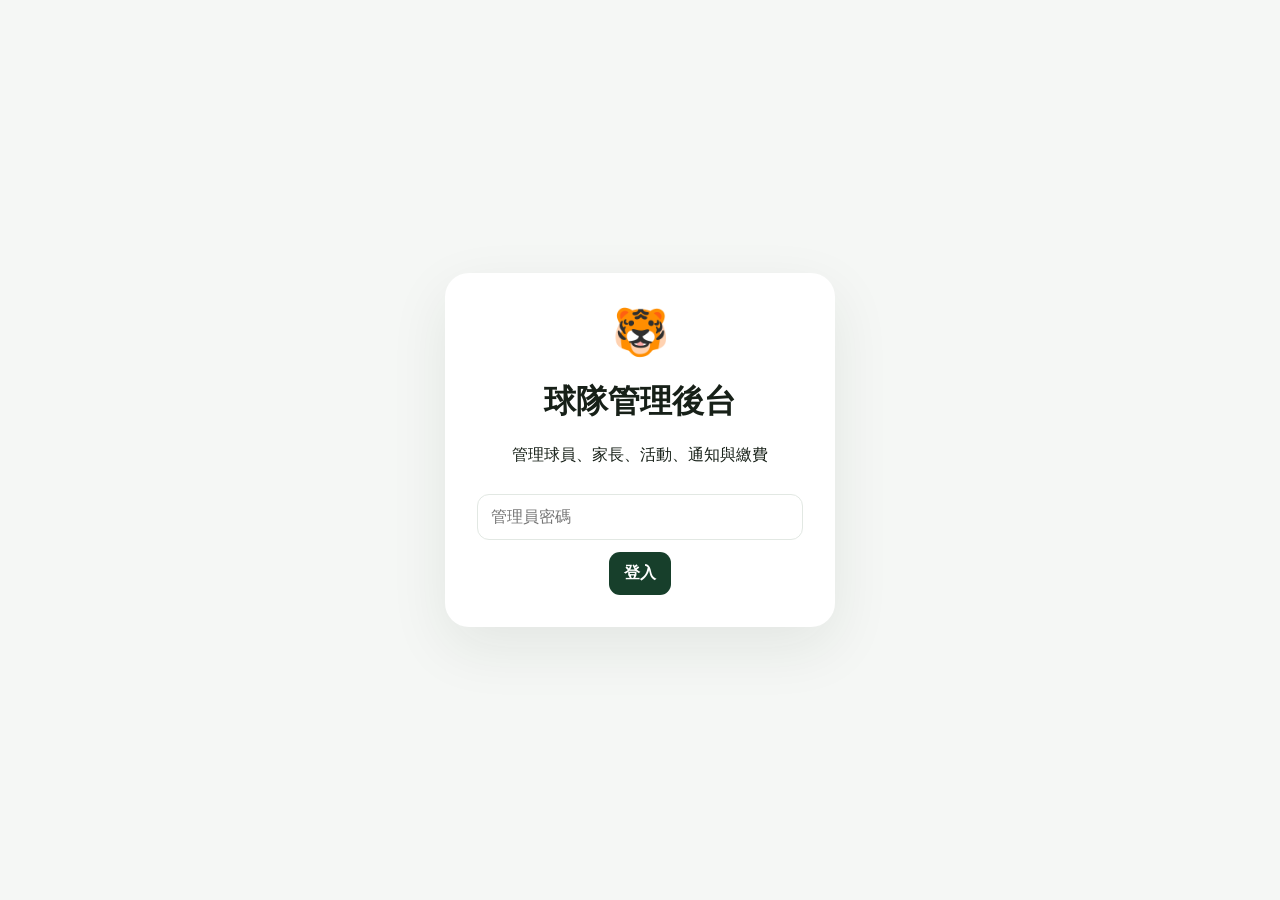
==== static/admin.html @ 6bd2833d "Add notice-only event option" ====
<!doctype html>
<html lang="zh-Hant">
<head>
<meta charset="utf-8"><meta name="viewport" content="width=device-width,initial-scale=1">
<title>球隊管理後台</title><link rel="stylesheet" href="/static/admin.css">
</head>
<body>
<div id="loginBox" class="loginWrap"><div class="loginCard"><div class="logo">🐯</div><h1>球隊管理後台</h1><p>管理球員、家長、活動、通知與繳費</p><input id="adminPassword" type="password" placeholder="管理員密碼"><button id="loginBtn">登入</button><div id="loginError" class="error"></div></div></div>

<div id="adminApp" class="app hidden">
<aside><div class="brand">🐯 球隊後台</div><nav>
<button data-page="dashboard" class="active">📊 總覽</button>
<button data-page="players">⚾ 球員</button>
<button data-page="parents">👨‍👩‍👧 家長</button>
<button data-page="events">📅 活動 / 比賽</button>
<button data-page="payments">💰 繳費</button>
<button data-page="volunteers">🙋 義工排班</button>
<button data-page="messages">📨 訊息中心</button>
<button data-page="announcements">📢 公告管理</button>
</nav></aside>

<main>
<header><div><div class="eyebrow">ADMIN</div><h1 id="pageTitle">總覽</h1></div><button id="logoutBtn" class="ghost">登出</button></header>

<section id="dashboard" class="page">
  <div id="stats" class="stats"></div>
  <div class="panel"><h2>快速操作</h2><div class="quick"><button onclick="openPlayer()">＋ 新增球員</button><button onclick="openEvent()">＋ 建立活動</button><button onclick="openPayment()">＋ 新增收費</button></div></div>
  <div class="panel">
    <h2>資料備份</h2>
    <p class="muted">下載球員、家長、活動、出席、繳費、公告、義工與訊息等資料。備份檔為 ZIP，內含可用 Excel 開啟的 CSV。</p>
    <button id="downloadBackupBtn" type="button">⬇️ 下載完整備份</button>
    <p class="muted">備份檔含家長與球員資料，請妥善保存，不要上傳到公開空間。</p>
  </div>
</section>

<section id="players" class="page hidden">
  <div class="toolbar"><h2>球員管理</h2><button onclick="openPlayer()">＋ 新增球員</button></div>
  <div id="playerTable"></div>
</section>

<section id="parents" class="page hidden">
  <div class="toolbar"><h2>家長管理</h2><button onclick="openParent()">＋ 新增家長</button></div>
  <div id="parentTable"></div>
</section>

<section id="events" class="page hidden">
  <div class="toolbar"><h2>活動 / 比賽</h2><button onclick="openEvent()">＋ 建立活動</button></div>
  <div id="eventTable"></div>
</section>

<section id="payments" class="page hidden">
  <div class="toolbar"><h2>繳費管理</h2><button onclick="openPayment()">＋ 新增收費</button></div>
  <div id="paymentTable"></div>
</section>

<section id="messages" class="page hidden">
      <div id="lineQuotaCard" class="card lineQuotaCard">
        <div class="lineQuotaHead">
          <div>
            <div class="muted">LINE Messaging API</div>
            <h3>本月訊息額度</h3>
          </div>
          <button id="refreshLineQuotaBtn" type="button" class="ghost">重新整理</button>
        </div>

        <div id="lineQuotaLoading" class="muted">正在查詢 LINE 額度...</div>

        <div id="lineQuotaContent" class="hidden">
          <div class="lineQuotaStats">
            <div><span>本月上限</span><strong id="lineQuotaLimit">-</strong></div>
            <div><span>已使用</span><strong id="lineQuotaUsage">-</strong></div>
            <div><span>剩餘</span><strong id="lineQuotaRemaining">-</strong></div>
          </div>
          <div class="lineQuotaBar"><div id="lineQuotaBarFill"></div></div>
          <div id="lineQuotaMeta" class="muted"></div>
        </div>

        <div id="lineQuotaError" class="hidden lineQuotaError"></div>
      </div>

  <div class="toolbar">
    <div>
      <h2>LINE 訊息中心</h2>
      <p class="muted">使用「青山社區棒球隊小幫手」主動發送訊息給家長。</p>
    </div>
  </div>

  <div class="messageGrid">
    <div class="panel">
      <h3>建立訊息</h3>

      <label>發送對象
        <select id="messageTargetType">
          <option value="all">全部家長</option>
          <option value="team">依組別</option>
          <option value="parent">指定家長</option>
        </select>
      </label>

      <div id="messageTeamWrap" class="hidden">
        <label>組別（可複選）</label>
        <div class="messageChecks">
          <label class="check"><input type="checkbox" name="messageTeam" value="U10"> U10</label>
          <label class="check"><input type="checkbox" name="messageTeam" value="U12"> U12</label>
          <label class="check"><input type="checkbox" name="messageTeam" value="U13"> U13</label>
          <label class="check"><input type="checkbox" name="messageTeam" value="U15"> U15</label>
        </div>
      </div>

      <div id="messageParentWrap" class="hidden">
        <label>家長（可複選）</label>
        <div id="messageParentChoices" class="parentChoices"></div>
      </div>

      <div class="messagePreviewBox">
        <strong id="messageRecipientCount">預計發送：0 位家長</strong>
        <div id="messageRecipientNames" class="recipientList"></div>
      </div>

      <label>公告標題（選填）
        <input id="announcementTitle" placeholder="例如：本週練球通知">
      </label>

      <label class="check">
        <input id="saveAsAnnouncement" type="checkbox" checked>
        同步保留在家長 App「公告」
      </label>

      <label>訊息內容
        <textarea id="messageText" rows="9" placeholder="輸入要發送給家長的 LINE 訊息"></textarea>
      </label>

      <div class="messageCounter"><span id="messageCharCount">0</span> / 5000</div>
      <button id="sendMessageBtn" class="sendMessageBtn">📨 發送 LINE 訊息</button>
    </div>

    <div class="panel">
      <h3>最近發送紀錄</h3>
      <div id="messageLogs"></div>
    </div>
  </div>

  <div class="panel conversationPanel">
    <div class="toolbar">
      <div>
        <h3>家長回覆 / 對話</h3>
        <p class="muted">家長直接回覆「青山社區棒球隊小幫手」後會出現在這裡。</p>
      </div>
      <button id="refreshConversationsBtn" class="ghost">重新整理</button>
    </div>

    <div class="conversationLayout">
      <div id="conversationList" class="conversationList"></div>

      <div id="conversationEmpty" class="conversationEmpty">
        選擇左側家長查看對話
      </div>

      <div id="conversationDetail" class="conversationDetail hidden">
        <div class="conversationHeader">
          <div>
            <h3 id="conversationParentName">—</h3>
            <div id="conversationPlayers" class="recipientList"></div>
          </div>
        </div>

        <div id="conversationMessages" class="conversationMessages"></div>

        <div class="replyBox">
          <textarea id="conversationReplyText" rows="3" placeholder="輸入回覆內容"></textarea>
          <button id="conversationReplyBtn">回覆家長</button>
        </div>
      </div>
    </div>
  </div>

</section>

<section id="announcements" class="page hidden">
  <div class="toolbar">
    <div>
      <h2>📢 App 公告管理</h2>
      <p class="muted">直接發布到家長 App，不會發送 LINE，也不會消耗 LINE 訊息額度。</p>
    </div>
    <button id="refreshAnnouncementsBtn" class="ghost">重新整理</button>
  </div>

  <div class="messageGrid">
    <div class="panel">
      <h3>新增公告</h3>
      <label>公告標題
        <input id="newAnnouncementTitle" placeholder="例如：本週練球通知">
      </label>
      <label>公告對象
        <select id="newAnnouncementTargetType">
          <option value="all">全部家長</option>
          <option value="team">依組別</option>
        </select>
      </label>
      <div id="newAnnouncementTeams" class="hidden">
        <label>組別（可複選）</label>
        <div class="messageChecks">
          <label class="check"><input type="checkbox" value="U10"> U10</label>
          <label class="check"><input type="checkbox" value="U12"> U12</label>
          <label class="check"><input type="checkbox" value="U13"> U13</label>
          <label class="check"><input type="checkbox" value="U15"> U15</label>
        </div>
      </div>
      <label>公告內容
        <textarea id="newAnnouncementText" rows="9" placeholder="輸入要顯示在家長 App 的公告內容"></textarea>
      </label>
      <button id="publishAnnouncementBtn">📢 發布 App 公告</button>
      <p class="muted">發布後，家長 App 的公告區會顯示此公告；新公告提示 NEW 也會依既有機制顯示。</p>
    </div>

    <div class="panel">
      <h3>已發布公告</h3>
      <div id="adminAnnouncementList"></div>
    </div>
  </div>
</section>

<section id="volunteers" class="page hidden">
  <div class="toolbar">
    <div>
      <h2>義工排班</h2>
      <p class="muted">義工排班資料沿用原本 Google 雲端義工出席表。</p>
    </div>
  </div>

  <div class="panel">
    <h3>Google 義工排班系統</h3>
    <p>查看、填寫或管理既有的義工排班資料。</p>
    <button id="adminOpenVolunteerWebApp">開啟 Google 義工排班</button>
  </div>
</section>
</main>
</div>

<dialog id="playerDialog"><form id="playerForm">
<h2 id="playerDialogTitle">新增球員</h2><input type="hidden" id="playerId">
<label>姓名<input id="playerNameInput" required></label>
<label>組別<input id="playerTeamInput" required></label>
<label>背號<input id="playerNumberInput"></label>
<label>最多可綁家長數<input id="playerMaxParentsInput" type="number" min="1" max="5" value="2"></label>
<label class="check"><input id="playerActiveInput" type="checkbox" checked> 啟用</label>
<div class="actions"><button type="button" onclick="playerDialog.close()" class="ghost">取消</button><button>儲存</button></div>
</form></dialog>

<dialog id="parentDialog"><form id="parentForm">
<h2>新增家長</h2>
<label>家長名稱<input id="parentNameInput" required></label>
<label>LINE User ID<input id="parentLineInput" required></label>
<label>電話<input id="parentPhoneInput"></label>
<label>先綁定球員<select id="bindPlayerInput"></select></label>
<div class="actions"><button type="button" onclick="parentDialog.close()" class="ghost">取消</button><button>儲存</button></div>
</form></dialog>

<dialog id="bindDialog"><form id="bindForm">
<h2>綁定家長與球員</h2>
<label>家長<select id="bindParentSelect"></select></label>
<label>球員<select id="bindPlayerSelect"></select></label>
<div class="actions"><button type="button" onclick="bindDialog.close()" class="ghost">取消</button><button>綁定</button></div>
</form></dialog>

<dialog id="eventDialog"><form id="adminEventForm">
<h2 id="eventDialogTitle">建立活動 / 比賽</h2><input type="hidden" id="editEventId">
<label>名稱<input id="eventTitleInput" required></label>
<label class="check"><input id="eventNoticeOnlyInput" type="checkbox"> 只公告、不調查出席</label>
<p class="muted">勾選後活動仍會顯示在家長端，也可以發送 LINE 通知，但家長不需要回覆出席／請假。</p>
<div class="grid2"><label>日期<input id="eventDateInput" type="date" required></label><label>回覆截止<input id="eventDeadlineInput" type="date"></label></div>
<label>地點<input id="eventLocationInput" required></label>
<div class="grid2"><label>集合時間<input id="eventMeetTimeInput" type="time"></label><label class="check timeTbd"><input id="eventMeetTimeTbdInput" type="checkbox"> 集合時間未定</label></div>
<div class="matchHeader"><strong>比賽場次</strong><button type="button" class="ghost" onclick="addMatchRow()">＋ 新增場次</button></div><div id="matchRows" class="matchRows"></div>
<label>類型<select id="eventTypeInput"><option value="practice">練球</option><option value="game">比賽</option><option value="event">活動</option></select></label>
<label id="eventStatusLabel" class="hidden">狀態<select id="eventStatusInput"><option value="open">開放</option><option value="closed">關閉</option></select></label>
<div class="toolbar small"><strong>通知 / 調查球員</strong><div><button type="button" class="ghost" onclick="toggleAllPlayers(true)">全選目前分組</button><button type="button" class="ghost" onclick="toggleAllPlayers(false)">取消目前分組</button></div></div>
<div class="eventPlayerFilter">
  <label>分組篩選
    <select id="eventPlayerTeamFilter"></select>
  </label>
  <strong id="eventPlayerSelectedCount">已選擇：0 人</strong>
</div>
<div id="eventPlayerChoices" class="choices"></div>
<div class="actions"><button type="button" onclick="eventDialog.close()" class="ghost">取消</button><button>儲存</button></div>
</form></dialog>

<dialog id="eventDetailDialog"><div class="dialogContent wide">
<div class="toolbar"><div><div class="eyebrow">活動統計與 LINE 通知</div><h2 id="eventDetailTitle"></h2></div><button class="ghost" onclick="eventDetailDialog.close()">關閉</button></div>
<div id="eventSummary" class="stats compact"></div>
<div class="notifyPanel">
  <div class="toolbar"><div><h3>LINE 通知</h3><p class="muted">通知對象依本場指定球員，自動找到綁定家長。</p></div><label class="inlineCheck"><input id="primaryOnly" type="checkbox"> 只通知主要家長</label></div>
  <div id="notifyTargets"></div>
  <div class="notifyActions"><button id="notifyAllBtn">📣 發送比賽通知</button><button id="notifyPendingBtn" class="warning">⏰ 只提醒未回覆</button></div>
</div>
<h3>球員回覆明細</h3><div id="eventDetailBody"></div>
<h3>最近通知紀錄</h3><div id="notifyLogs"></div>
</div></dialog>

<dialog id="paymentDialog"><form id="paymentForm">
<h2>新增收費</h2>
<label>收費對象
<select id="paymentTargetType">
  <option value="all">全部球員</option>
  <option value="team">依組別</option>
  <option value="player">單一球員</option>
</select>
</label>

<div id="paymentTeamWrap" class="hidden">
  <label>組別（可複選）</label>
  <div class="recipientList">
    <label class="check"><input type="checkbox" name="paymentTeam" value="U10"> U10</label>
    <label class="check"><input type="checkbox" name="paymentTeam" value="U12"> U12</label>
    <label class="check"><input type="checkbox" name="paymentTeam" value="U13"> U13</label>
    <label class="check"><input type="checkbox" name="paymentTeam" value="U15"> U15</label>
  </div>
</div>

<label id="paymentPlayerWrap" class="hidden">球員
<select id="paymentPlayerInput"></select>
</label>
<label>項目<input id="paymentTitleInput" required></label>
<div class="grid2"><label>金額<input id="paymentAmountInput" type="number" min="0" required></label><label>期限<input id="paymentDueInput" type="date"></label></div>
<label>備註<textarea id="paymentNoteInput"></textarea></label>
<div class="actions"><button type="button" onclick="paymentDialog.close()" class="ghost">取消</button><button>建立</button></div>
</form></dialog>

<dialog id="volunteerDialog"><form id="volunteerForm"><h2>新增義工日期</h2><label>日期<input id="volunteerDateInput" type="date" required></label><label>組別</label><div class="messageChecks"><label class="check"><input type="checkbox" name="volunteerGroup" value="少棒" checked> 少棒</label><label class="check"><input type="checkbox" name="volunteerGroup" value="青少棒" checked> 青少棒</label></div><label>每組需要人數<input id="volunteerCapacityInput" type="number" min="1" max="10" value="1"></label><label>備註<input id="volunteerNoteInput" placeholder="例如：協助收費、場地整理"></label><div class="actions"><button type="button" onclick="volunteerDialog.close()" class="ghost">取消</button><button>建立</button></div></form></dialog>
<div id="toast"></div><script src="/static/admin.js"></script>

<div id="announcementEditModal" class="modal hidden">
  <div class="modalBackdrop" data-close-announcement-edit></div>
  <div class="modalCard announcementEditCard">
    <div class="toolbar">
      <h3>編輯 App 公告</h3>
      <button type="button" class="ghost" data-close-announcement-edit>✕</button>
    </div>

    <input id="editAnnouncementId" type="hidden">

    <label>公告標題
      <input id="editAnnouncementTitle" placeholder="例如：本週練球通知">
    </label>

    <label>公告內容
      <textarea id="editAnnouncementText" rows="8"></textarea>
    </label>

    <label>公告對象
      <select id="editAnnouncementTargetType">
        <option value="all">全部家長</option>
        <option value="team">依組別</option>
        <option value="parent">原指定家長</option>
      </select>
    </label>

    <div id="editAnnouncementTeams" class="hidden">
      <div class="muted">組別可複選</div>
      <div class="checkGrid">
        <label class="check"><input type="checkbox" value="U10"> U10</label>
        <label class="check"><input type="checkbox" value="U12"> U12</label>
        <label class="check"><input type="checkbox" value="U13"> U13</label>
        <label class="check"><input type="checkbox" value="U15"> U15</label>
      </div>
    </div>

    <label class="check">
      <input id="editAnnouncementActive" type="checkbox" checked>
      在家長 App 顯示
    </label>

    <div class="modalActions">
      <button type="button" class="ghost" data-close-announcement-edit>取消</button>
      <button type="button" id="saveAnnouncementEditBtn">儲存修改</button>
    </div>

    <p class="muted">※ 修改只會更新 App 公告，不會修改或收回已發出的 LINE 訊息。</p>
  </div>
</div>
</body></html>
---- static/admin.css ----
:root{--bg:#f5f7f5;--panel:#fff;--text:#172018;--muted:#6d766f;--green:#173f2b;--soft:#e9efe9;--border:#e2e8e3;--red:#a43b36;--amber:#a86f13}
*{box-sizing:border-box}body{margin:0;font-family:-apple-system,BlinkMacSystemFont,"Segoe UI","Noto Sans TC",sans-serif;background:var(--bg);color:var(--text)}button,input,select,textarea{font:inherit}button{cursor:pointer}.hidden{display:none!important}.muted{color:var(--muted);margin:4px 0}.error{color:var(--red)}
.loginWrap{min-height:100vh;display:grid;place-items:center;padding:24px}.loginCard{width:min(390px,100%);background:#fff;border-radius:24px;padding:32px;box-shadow:0 20px 60px #1a2b1d15;text-align:center}.logo{font-size:46px}.loginCard input{width:100%;padding:13px;border:1px solid var(--border);border-radius:12px;margin:12px 0}.loginCard button,.toolbar>button,.actions button,.quick button,.notifyActions button{border:0;border-radius:11px;padding:11px 15px;background:var(--green);color:white;font-weight:700}
.app{display:grid;grid-template-columns:230px 1fr;min-height:100vh}aside{background:var(--green);color:white;padding:24px 14px;position:sticky;top:0;height:100vh}.brand{font-size:20px;font-weight:800;padding:8px 10px 24px}nav{display:grid;gap:6px}nav button{border:0;text-align:left;background:transparent;color:#dfe9e2;padding:12px 14px;border-radius:10px}nav button.active,nav button:hover{background:#ffffff15;color:white}
main{min-width:0;padding:26px}header,.toolbar{display:flex;align-items:center;justify-content:space-between;gap:12px}header{margin-bottom:22px}.eyebrow{font-size:11px;letter-spacing:.12em;color:var(--muted)}.ghost{background:white!important;color:var(--text)!important;border:1px solid var(--border)!important}
.stats{display:grid;grid-template-columns:repeat(6,minmax(110px,1fr));gap:12px;margin-bottom:20px}.stat,.panel,.tableWrap,.notifyPanel{background:#fff;border:1px solid var(--border);border-radius:18px;padding:18px}.stat .k{font-size:28px;font-weight:800;margin-top:5px}.stat .l{font-size:13px;color:var(--muted)}.panel{margin-top:16px}.quick,.notifyActions{display:flex;gap:10px;flex-wrap:wrap}.notifyPanel{margin:18px 0}.notifyActions{margin-top:14px}.notifyActions .warning{background:#9c6712}
.tableWrap{padding:0;overflow:auto}table{width:100%;border-collapse:collapse;min-width:760px}th,td{padding:13px 14px;border-bottom:1px solid var(--border);text-align:left;vertical-align:top}th{font-size:12px;color:var(--muted);background:#fafbfa}.tag{display:inline-block;padding:4px 8px;border-radius:999px;background:var(--soft);font-size:12px;margin:2px}.tag.green{background:#e5f3e9;color:#2d6d3d}.tag.red{background:#fbe9e8;color:var(--red)}.tag.amber{background:#fbf0d9;color:var(--amber)}.bindCode{font-size:16px;font-weight:800;letter-spacing:.08em}.rowActions{display:flex;gap:6px;flex-wrap:wrap}.rowActions button{border:1px solid var(--border);background:#fff;border-radius:8px;padding:6px 9px}
dialog{border:0;border-radius:20px;width:min(620px,calc(100% - 24px));padding:0;box-shadow:0 30px 80px #0004}dialog::backdrop{background:#0c140e88}dialog form,.dialogContent{padding:22px}.dialogContent.wide{width:min(1000px,calc(100vw - 40px));max-width:1000px}dialog label{display:grid;gap:6px;font-weight:650;margin:13px 0}dialog input,dialog select,dialog textarea{width:100%;padding:10px 11px;border:1px solid var(--border);border-radius:10px}.check,.inlineCheck{display:flex!important;align-items:center;gap:7px}.check input,.inlineCheck input{width:auto}.grid2{display:grid;grid-template-columns:1fr 1fr;gap:12px}.actions{display:flex;justify-content:flex-end;gap:8px;margin-top:20px}.choices{display:grid;grid-template-columns:repeat(3,1fr);gap:7px;max-height:260px;overflow:auto;border:1px solid var(--border);padding:10px;border-radius:12px}.choice{display:flex;align-items:center;gap:7px;background:#f8faf8;padding:8px;border-radius:9px;font-size:13px}.choice input{width:auto}.toolbar.small{margin:12px 0 7px}.compact{grid-template-columns:repeat(5,1fr)}.recipientList{display:flex;gap:6px;flex-wrap:wrap;margin-top:8px}.missingBox{margin-top:10px;padding:10px;border-radius:10px;background:#fff6e6;color:#80550f}
#toast{position:fixed;right:24px;bottom:24px;background:#172018;color:white;padding:11px 16px;border-radius:10px;opacity:0;transform:translateY(12px);transition:.2s;z-index:50}#toast.show{opacity:1;transform:translateY(0)}
@media(max-width:850px){.app{grid-template-columns:1fr}aside{height:auto;position:sticky;z-index:5;padding:10px;display:flex;align-items:center;overflow:auto}.brand{padding:8px 12px;white-space:nowrap}nav{display:flex}nav button{white-space:nowrap}main{padding:16px}.stats{grid-template-columns:repeat(2,1fr)}.choices{grid-template-columns:1fr 1fr}}

.matchHeader{display:flex;align-items:center;justify-content:space-between;margin-top:16px}.matchRows{display:grid;gap:10px;margin-top:8px}.matchRow{display:grid;grid-template-columns:80px 1fr 1fr 120px auto;gap:8px;align-items:end;background:#f7f9f7;border:1px solid var(--border);padding:10px;border-radius:12px}.matchRow label{margin:0}.matchNo{font-weight:800;align-self:center}.removeMatch{border:1px solid var(--border);background:white;border-radius:9px;padding:9px}.timeTbd{align-self:end;padding-bottom:8px}@media(max-width:700px){.matchRow{grid-template-columns:1fr}.timeTbd{padding-bottom:0}}

.messageGrid{display:grid;grid-template-columns:minmax(340px,520px) minmax(0,1fr);gap:16px;align-items:start}
.messageGrid .panel{margin-top:0}
.messageGrid label{display:grid;gap:7px;margin:14px 0;font-weight:650}
.messageGrid input,.messageGrid select,.messageGrid textarea{width:100%;padding:11px;border:1px solid var(--border);border-radius:10px;background:white}
.messageChecks{display:flex;flex-wrap:wrap;gap:8px}
.messageChecks .check,.parentChoices .check{display:flex;width:auto;margin:0;background:#f7f9f7;padding:9px 11px;border-radius:10px}
.parentChoices{display:grid;grid-template-columns:repeat(2,minmax(0,1fr));gap:7px;max-height:260px;overflow:auto;border:1px solid var(--border);padding:10px;border-radius:12px}
.messagePreviewBox{margin:14px 0;padding:12px;background:#f7f9f7;border-radius:12px}
.messageCounter{text-align:right;color:var(--muted);font-size:12px;margin-top:-8px}
.sendMessageBtn{width:100%;border:0;border-radius:11px;padding:13px 15px;background:var(--green);color:white;font-weight:800;margin-top:12px}
.sendMessageBtn:disabled{opacity:.55;cursor:not-allowed}
.messageLogText{max-width:320px;white-space:pre-wrap;word-break:break-word}
@media(max-width:1000px){.messageGrid{grid-template-columns:1fr}}
@media(max-width:650px){.parentChoices{grid-template-columns:1fr}}


.conversationPanel{margin-top:16px}
.conversationLayout{
  display:grid;
  grid-template-columns:300px minmax(0,1fr);
  min-height:560px;
  border:1px solid var(--border);
  border-radius:14px;
  overflow:hidden;
}
.conversationList{
  border-right:1px solid var(--border);
  background:#fafbfa;
  max-height:650px;
  overflow:auto;
}
.conversationItem{
  display:block;
  width:100%;
  border:0;
  border-bottom:1px solid var(--border);
  background:transparent;
  text-align:left;
  padding:13px;
  color:var(--text);
}
.conversationItem:hover,.conversationItem.active{background:#eef4ef}
.conversationItemTop{display:flex;align-items:center;justify-content:space-between;gap:8px}
.unreadBadge{
  min-width:22px;height:22px;padding:0 6px;border-radius:999px;
  display:grid;place-items:center;background:#d93f35;color:white;font-size:12px;font-weight:800
}
.conversationTime{font-size:11px;color:var(--muted);margin-top:5px}
.conversationEmpty{display:grid;place-items:center;color:var(--muted);padding:30px}
.conversationDetail{display:grid;grid-template-rows:auto 1fr auto;min-width:0}
.conversationHeader{padding:14px 16px;border-bottom:1px solid var(--border);background:white}
.conversationHeader h3{margin:0 0 6px}
.conversationMessages{
  padding:16px;background:#f3f6f3;overflow:auto;max-height:500px;min-height:380px
}
.chatRow{display:flex;margin:8px 0}
.chatRow.in{justify-content:flex-start}
.chatRow.out{justify-content:flex-end}
.chatBubble{
  max-width:min(76%,560px);padding:10px 12px;border-radius:16px;background:white;
  box-shadow:0 2px 8px #0000000a
}
.chatRow.out .chatBubble{background:#dff1e3}
.chatText{white-space:normal;word-break:break-word;line-height:1.5}
.chatMeta{font-size:10px;color:var(--muted);margin-top:5px;text-align:right}
.replyBox{display:grid;grid-template-columns:1fr auto;gap:8px;padding:12px;border-top:1px solid var(--border);background:white}
.replyBox textarea{width:100%;border:1px solid var(--border);border-radius:10px;padding:10px;resize:vertical}
.replyBox button{border:0;border-radius:10px;background:var(--green);color:white;font-weight:800;padding:0 16px}
.replyBox button:disabled{opacity:.55}
@media(max-width:850px){
  .conversationLayout{grid-template-columns:1fr}
  .conversationList{border-right:0;border-bottom:1px solid var(--border);max-height:220px}
}


.messageSummaryCard{
  border:1px solid var(--border);
  border-radius:12px;
  padding:12px 14px;
  margin-bottom:9px;
  background:#fff;
}
.messageSummaryTop{
  display:flex;
  align-items:center;
  justify-content:space-between;
  gap:10px;
}
.messageSummaryTime{
  color:var(--muted);
  font-size:11px;
  white-space:nowrap;
}
.messageSummaryText{
  color:#39443d;
  font-size:13px;
  line-height:1.5;
  margin:7px 0 9px;
}
.messageSummaryStats{
  display:flex;
  gap:6px;
  flex-wrap:wrap;
}

#volunteerForm .messageChecks{margin:8px 0 14px}#volunteerForm label{margin-top:12px}

.adminAnnouncementCard{
  display:grid;
  grid-template-columns:minmax(0,1fr) auto;
  gap:12px;
  align-items:center;
  border:1px solid var(--border);
  border-radius:12px;
  padding:12px 14px;
  margin-bottom:9px;
  background:white;
}
.adminAnnouncementMain{min-width:0}
@media(max-width:700px){
  .adminAnnouncementCard{grid-template-columns:1fr}
}

#announcementEditModal.modal{
  position:fixed;
  inset:0;
  z-index:9999;
  display:flex;
  align-items:center;
  justify-content:center;
  padding:18px;
}
#announcementEditModal.hidden{display:none}
#announcementEditModal .modalBackdrop{
  position:absolute;
  inset:0;
  background:rgba(0,0,0,.42);
}
.announcementEditCard{
  position:relative;
  width:min(620px,100%);
  max-height:90vh;
  overflow:auto;
  background:#fff;
  border-radius:16px;
  padding:18px;
  box-shadow:0 18px 60px rgba(0,0,0,.25);
}
.announcementEditCard label{display:block;margin:12px 0}
.announcementEditCard input[type=text],
.announcementEditCard input:not([type]),
.announcementEditCard textarea,
.announcementEditCard select{
  width:100%;
  box-sizing:border-box;
  margin-top:6px;
}
.announcementEditCard .checkGrid{
  display:grid;
  grid-template-columns:repeat(4,1fr);
  gap:8px;
  margin-top:8px;
}
.announcementEditCard .modalActions{
  display:flex;
  justify-content:flex-end;
  gap:8px;
  margin-top:16px;
}
@media(max-width:560px){
  .announcementEditCard .checkGrid{grid-template-columns:repeat(2,1fr)}
}

.adminEnabled{font-weight:700}
body.embeddedAdmin{background:transparent}
body.embeddedAdmin .loginWrap{min-height:65vh}
body.embeddedAdmin aside{width:190px}
body.embeddedAdmin main{padding:14px}
@media(max-width:760px){
  body.embeddedAdmin .app{display:block}
  body.embeddedAdmin aside{
    position:static;
    width:auto;
    padding:8px;
  }
  body.embeddedAdmin aside .brand{display:none}
  body.embeddedAdmin aside nav{
    display:flex;
    overflow-x:auto;
    gap:6px;
  }
  body.embeddedAdmin aside nav button{
    flex:0 0 auto;
    white-space:nowrap;
  }
  body.embeddedAdmin main{padding:10px}
  body.embeddedAdmin header{margin-bottom:10px}
}

.lineQuotaCard{margin-bottom:16px}
.lineQuotaHead{display:flex;align-items:center;justify-content:space-between;gap:12px}
.lineQuotaHead h3{margin:2px 0 0}
.lineQuotaStats{display:grid;grid-template-columns:repeat(3,1fr);gap:10px;margin-top:12px}
.lineQuotaStats>div{padding:12px;border:1px solid #e5e7eb;border-radius:12px}
.lineQuotaStats span{display:block;font-size:12px;color:#6b7280;margin-bottom:4px}
.lineQuotaStats strong{font-size:22px}
.lineQuotaBar{height:10px;background:#e5e7eb;border-radius:999px;overflow:hidden;margin:14px 0 8px}
#lineQuotaBarFill{height:100%;width:0;background:currentColor;border-radius:999px;transition:width .25s ease}
.lineQuotaError{padding:10px 12px;border:1px solid #fecaca;border-radius:10px;margin-top:10px}
@media(max-width:600px){
  .lineQuotaStats{grid-template-columns:1fr}
}

.eventPlayerFilter{display:flex;align-items:end;justify-content:space-between;gap:12px;margin:8px 0 10px}.eventPlayerFilter label{margin:0;min-width:180px}.eventPlayerFilter select{margin-top:6px}.eventPlayerFilter strong{white-space:nowrap;padding-bottom:10px}
@media(max-width:600px){.eventPlayerFilter{align-items:stretch;flex-direction:column}.eventPlayerFilter strong{padding-bottom:0}.toolbar.small{align-items:flex-start}.toolbar.small>div{display:flex;gap:6px;flex-wrap:wrap}}
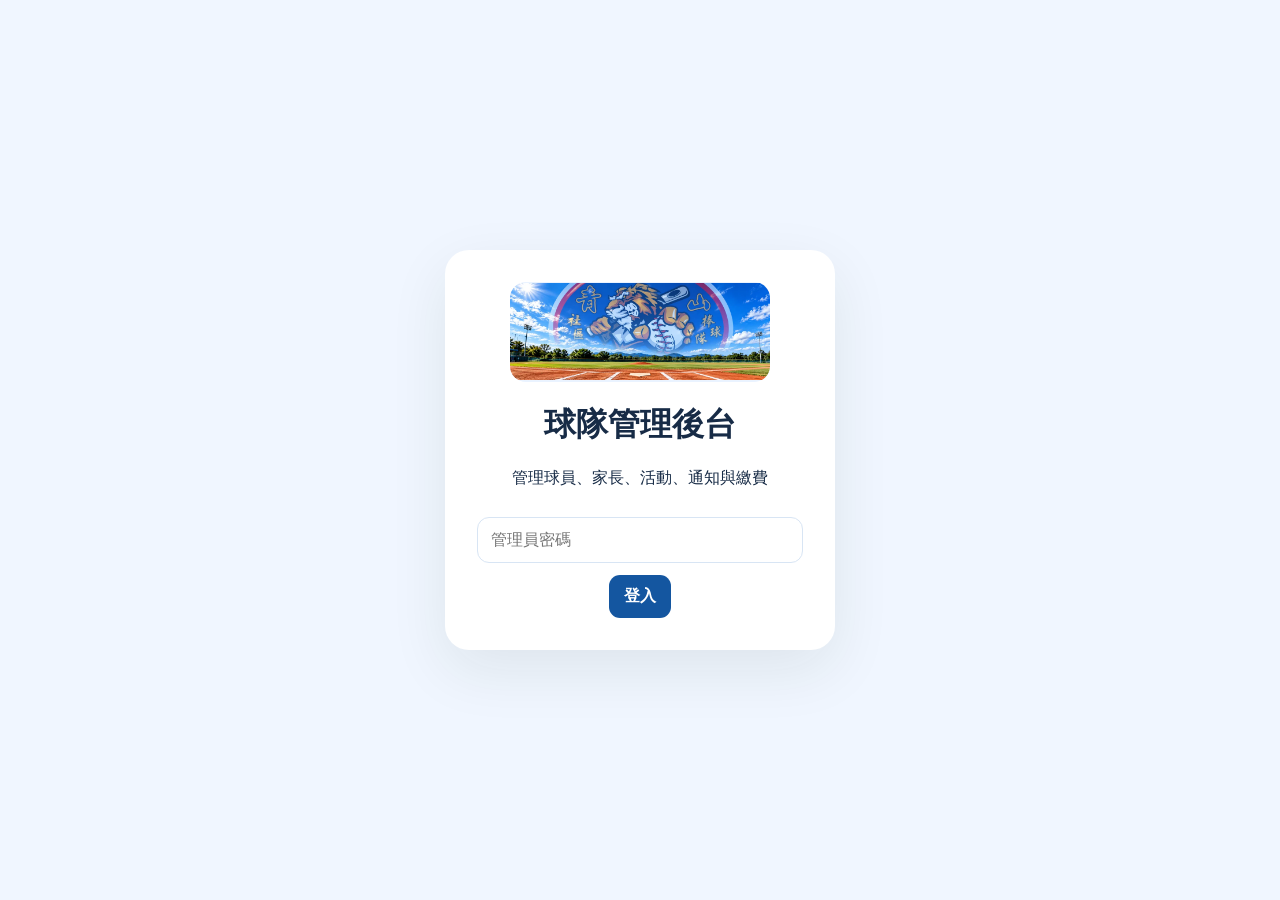
==== commit b2fbf752: "Apply blue theme and team logo to app" ====
--- a/static/admin.html
+++ b/static/admin.html
@@ -2,10 +2,10 @@
 <html lang="zh-Hant">
 <head>
 <meta charset="utf-8"><meta name="viewport" content="width=device-width,initial-scale=1">
-<title>球隊管理後台</title><link rel="stylesheet" href="/static/admin.css">
+<title>球隊管理後台</title><link rel="stylesheet" href="/static/admin.css?v=20261014-blue1">
 </head>
 <body>
-<div id="loginBox" class="loginWrap"><div class="loginCard"><div class="logo">🐯</div><h1>球隊管理後台</h1><p>管理球員、家長、活動、通知與繳費</p><input id="adminPassword" type="password" placeholder="管理員密碼"><button id="loginBtn">登入</button><div id="loginError" class="error"></div></div></div>
+<div id="loginBox" class="loginWrap"><div class="loginCard"><div class="logo"><img src="/static/images/team-logo.webp" alt="青山社區棒球隊 Logo"></div><h1>球隊管理後台</h1><p>管理球員、家長、活動、通知與繳費</p><input id="adminPassword" type="password" placeholder="管理員密碼"><button id="loginBtn">登入</button><div id="loginError" class="error"></div></div></div>
 
 <div id="adminApp" class="app hidden">
 <aside><div class="brand">🐯 球隊後台</div><nav>
@@ -49,7 +49,7 @@
 </section>
 
 <section id="payments" class="page hidden">
-  <div class="toolbar"><h2>繳費管理</h2><button onclick="openPayment()">＋ 新增收費</button></div>
+  <div class="toolbar"><h2>繳費管理</h2><div class="rowActions"><button onclick="openPayment()">＋ 新增收費</button></div></div><p class="muted">先依繳費項目查看統計，點選項目後可查看每位球員的繳費明細，並匯出該筆繳費項目的 Excel。</p>
   <div id="paymentTable"></div>
 </section>
 
@@ -297,6 +297,12 @@
 <h3>最近通知紀錄</h3><div id="notifyLogs"></div>
 </div></dialog>
 
+<dialog id="paymentDetailDialog"><div class="dialogBody">
+<div class="toolbar"><div><div class="eyebrow">繳費項目</div><h2 id="paymentDetailTitle">繳費明細</h2></div><button type="button" class="ghost" onclick="paymentDetailDialog.close()">關閉</button></div>
+<div id="paymentDetailSummary" class="stats compact"></div>
+<div class="toolbar"><div></div><button id="exportPaymentGroupBtn" type="button" class="ghost">⬇️ 匯出此項 Excel</button></div>
+<div id="paymentDetailTable"></div></div></dialog>
+
 <dialog id="paymentDialog"><form id="paymentForm">
 <h2>新增收費</h2>
 <label>收費對象
--- a/static/admin.css
+++ b/static/admin.css
@@ -227,3 +227,73 @@
 
 .eventPlayerFilter{display:flex;align-items:end;justify-content:space-between;gap:12px;margin:8px 0 10px}.eventPlayerFilter label{margin:0;min-width:180px}.eventPlayerFilter select{margin-top:6px}.eventPlayerFilter strong{white-space:nowrap;padding-bottom:10px}
 @media(max-width:600px){.eventPlayerFilter{align-items:stretch;flex-direction:column}.eventPlayerFilter strong{padding-bottom:0}.toolbar.small{align-items:flex-start}.toolbar.small>div{display:flex;gap:6px;flex-wrap:wrap}}
+
+/* Larger detail dialogs: event attendance + payment details */
+#eventDetailDialog,
+#paymentDetailDialog{
+  width:min(90vw,1400px);
+  max-width:1400px;
+  height:min(85vh,900px);
+  max-height:85vh;
+}
+
+#eventDetailDialog .dialogContent,
+#paymentDetailDialog .dialogBody{
+  width:100%;
+  height:100%;
+  max-width:none;
+  overflow:auto;
+  padding:22px;
+}
+
+#eventDetailDialog .tableWrap,
+#paymentDetailDialog .tableWrap{
+  max-height:52vh;
+  overflow:auto;
+}
+
+@media(max-width:700px){
+  #eventDetailDialog,
+  #paymentDetailDialog{
+    width:calc(100vw - 16px);
+    height:calc(100vh - 24px);
+    max-height:calc(100vh - 24px);
+    border-radius:14px;
+  }
+  #eventDetailDialog .dialogContent,
+  #paymentDetailDialog .dialogBody{
+    padding:14px;
+  }
+}
+
+/* Mobile: allow event form dialog to scroll to action buttons */
+@media(max-width:700px){
+  #eventDialog{
+    width:calc(100vw - 16px);
+    max-height:calc(100vh - 24px);
+    overflow:auto;
+    margin:auto;
+  }
+
+  #eventDialog #adminEventForm{
+    max-height:calc(100vh - 24px);
+    overflow-y:auto;
+    padding:18px 14px;
+  }
+}
+
+/* 2026-10-14: 管理後台藍色主題 */
+:root{--bg:#f0f6ff;--panel:#fff;--text:#172b46;--muted:#60758d;--green:#1456a0;--soft:#e6f1ff;--border:#d8e5f4}
+aside{background:var(--green)}
+nav button{color:#e2edfc}
+th{background:#f4f8ff}
+.choice,.matchRow,.messageChecks .check,.parentChoices .check,.messagePreviewBox{background:#f1f6fd}
+.conversationList{background:#f5f9ff}
+.conversationItem:hover,.conversationItem.active{background:#e7f1ff}
+.conversationMessages{background:#f0f6ff}
+.chatRow.out .chatBubble{background:#dcecff}
+.messageSummaryText{color:#38516d}
+#toast{background:#17365c}
+/* 後台登入也使用相同球隊圖案 */
+.loginCard .logo{width:min(260px,100%);height:100px;margin:0 auto;border-radius:16px;background:#eaf3ff;overflow:hidden}
+.loginCard .logo img{width:100%;height:100%;object-fit:contain}
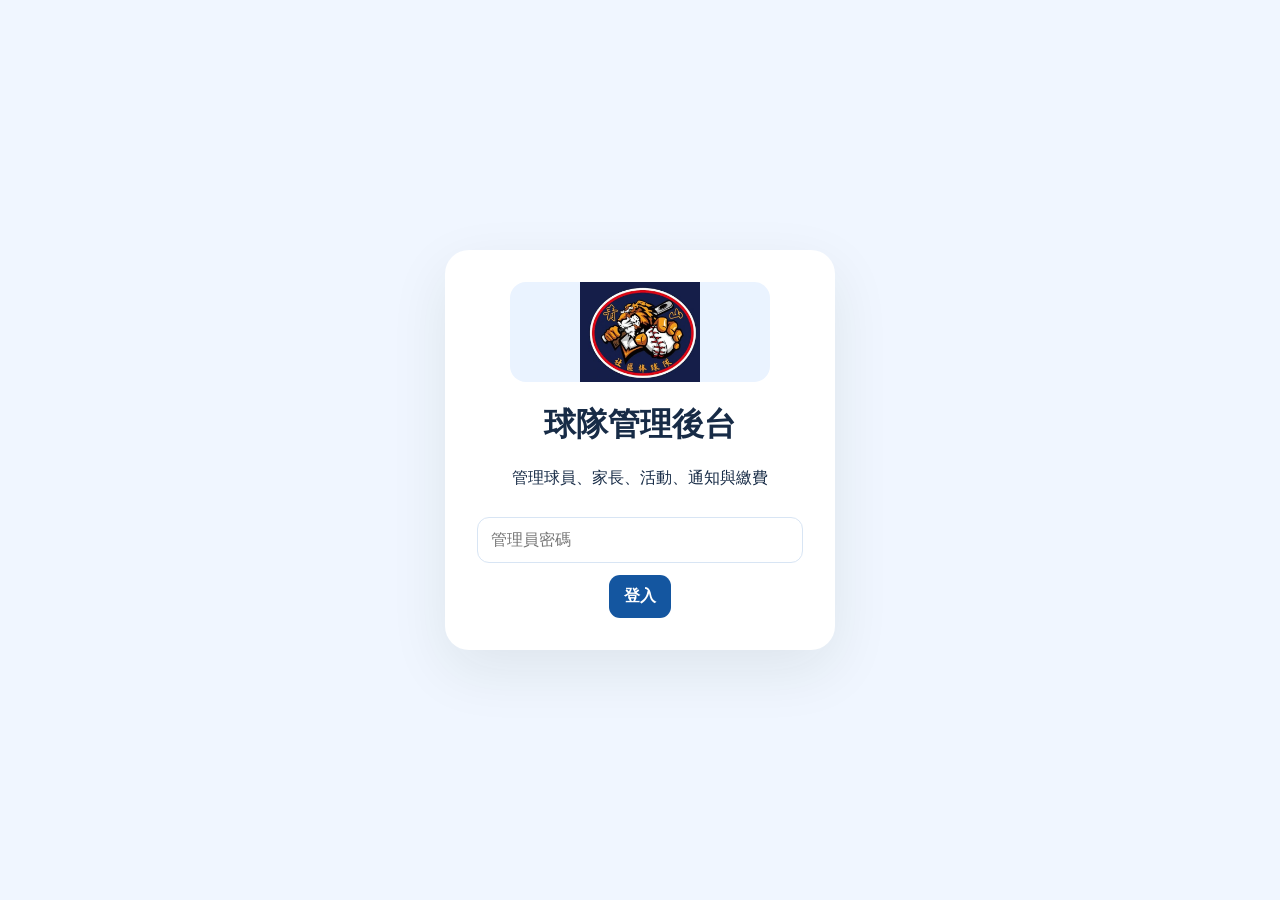
==== commit 2c29ea02: "Fix missing meal checkbox in admin event editor" ====
--- a/static/admin.html
+++ b/static/admin.html
@@ -267,6 +267,7 @@
 <h2 id="eventDialogTitle">建立活動 / 比賽</h2><input type="hidden" id="editEventId">
 <label>名稱<input id="eventTitleInput" required></label>
 <label class="check"><input id="eventNoticeOnlyInput" type="checkbox"> 只公告、不調查出席</label>
+<label class="check"><input id="eventMealEnabledInput" type="checkbox"> 開啟活動訂餐</label>
 <p class="muted">勾選後活動仍會顯示在家長端，也可以發送 LINE 通知，但家長不需要回覆出席／請假。</p>
 <div class="grid2"><label>日期<input id="eventDateInput" type="date" required></label><label>回覆截止<input id="eventDeadlineInput" type="date"></label></div>
 <label>地點<input id="eventLocationInput" required></label>
@@ -333,7 +334,7 @@
 </form></dialog>
 
 <dialog id="volunteerDialog"><form id="volunteerForm"><h2>新增義工日期</h2><label>日期<input id="volunteerDateInput" type="date" required></label><label>組別</label><div class="messageChecks"><label class="check"><input type="checkbox" name="volunteerGroup" value="少棒" checked> 少棒</label><label class="check"><input type="checkbox" name="volunteerGroup" value="青少棒" checked> 青少棒</label></div><label>每組需要人數<input id="volunteerCapacityInput" type="number" min="1" max="10" value="1"></label><label>備註<input id="volunteerNoteInput" placeholder="例如：協助收費、場地整理"></label><div class="actions"><button type="button" onclick="volunteerDialog.close()" class="ghost">取消</button><button>建立</button></div></form></dialog>
-<div id="toast"></div><script src="/static/admin.js"></script>
+<div id="toast"></div><script src="/static/admin.js?v=20261014-event-edit-fix"></script>
 
 <div id="announcementEditModal" class="modal hidden">
   <div class="modalBackdrop" data-close-announcement-edit></div>
